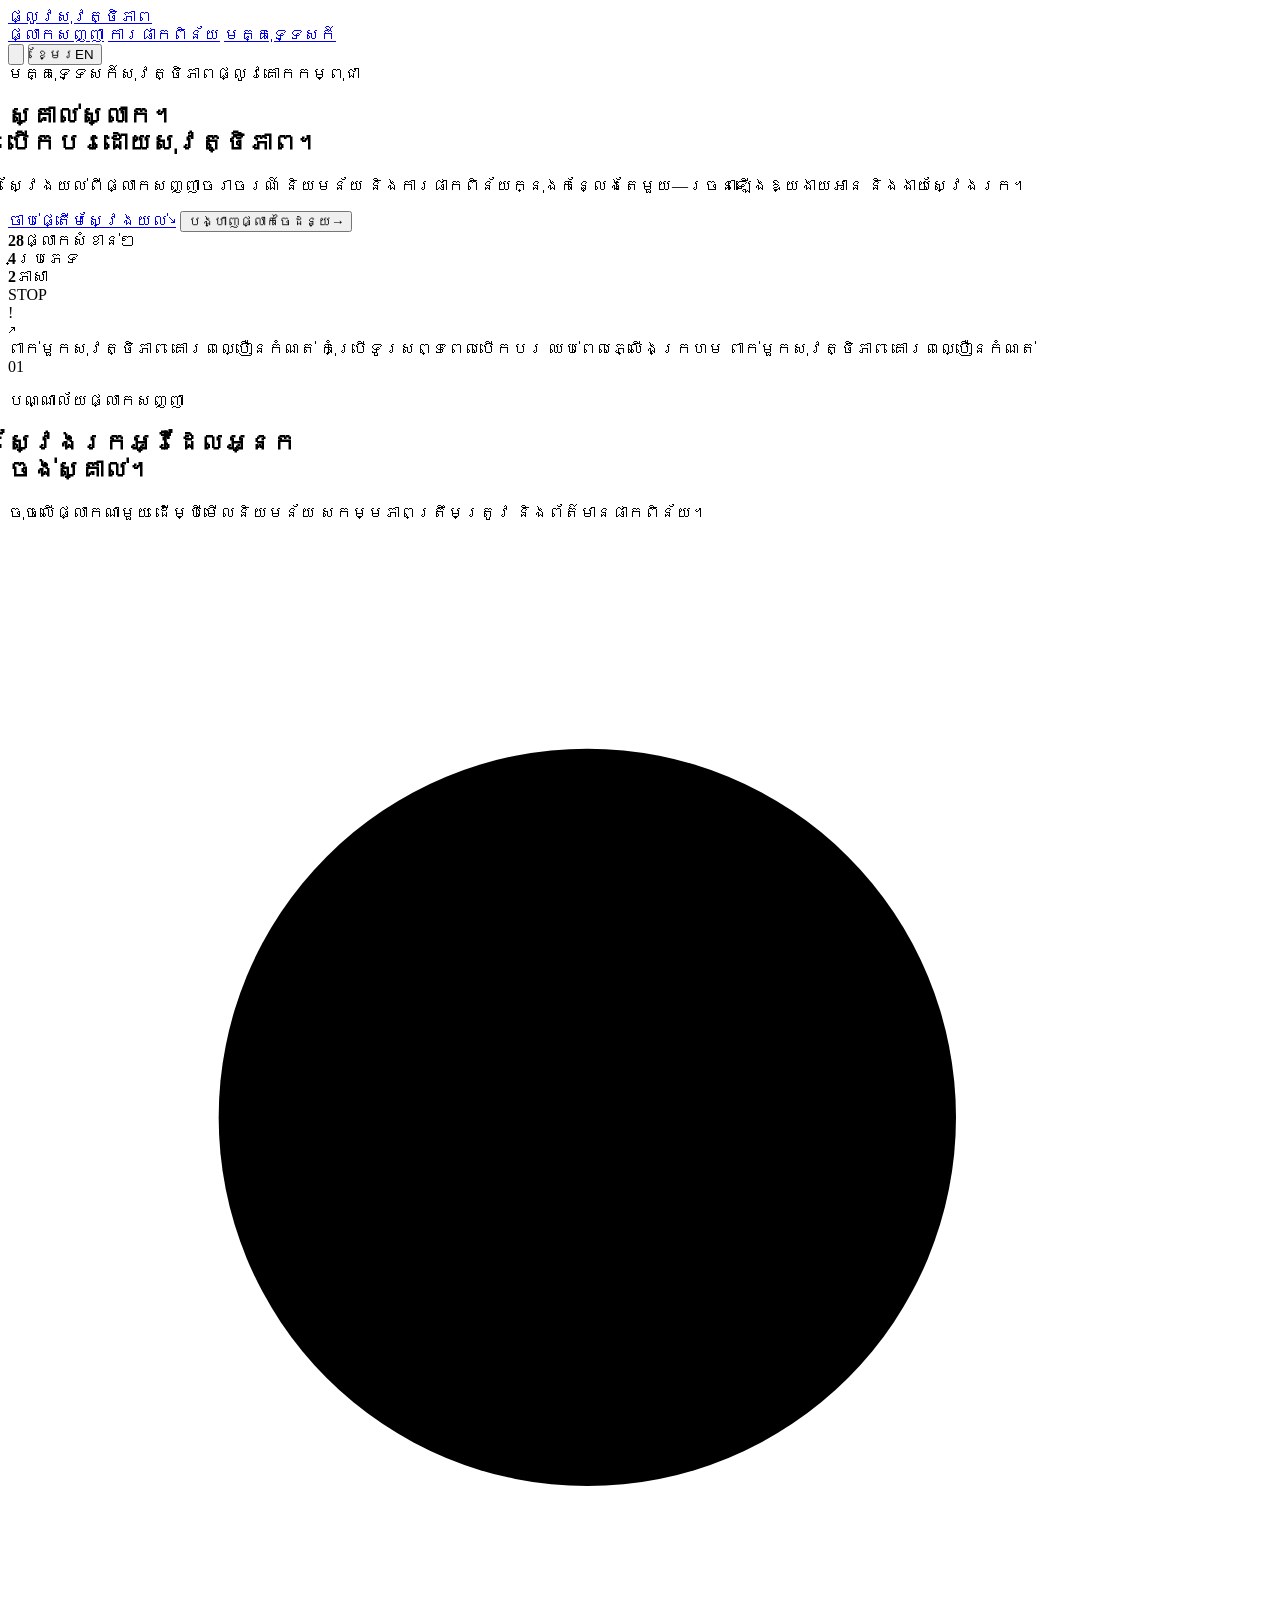
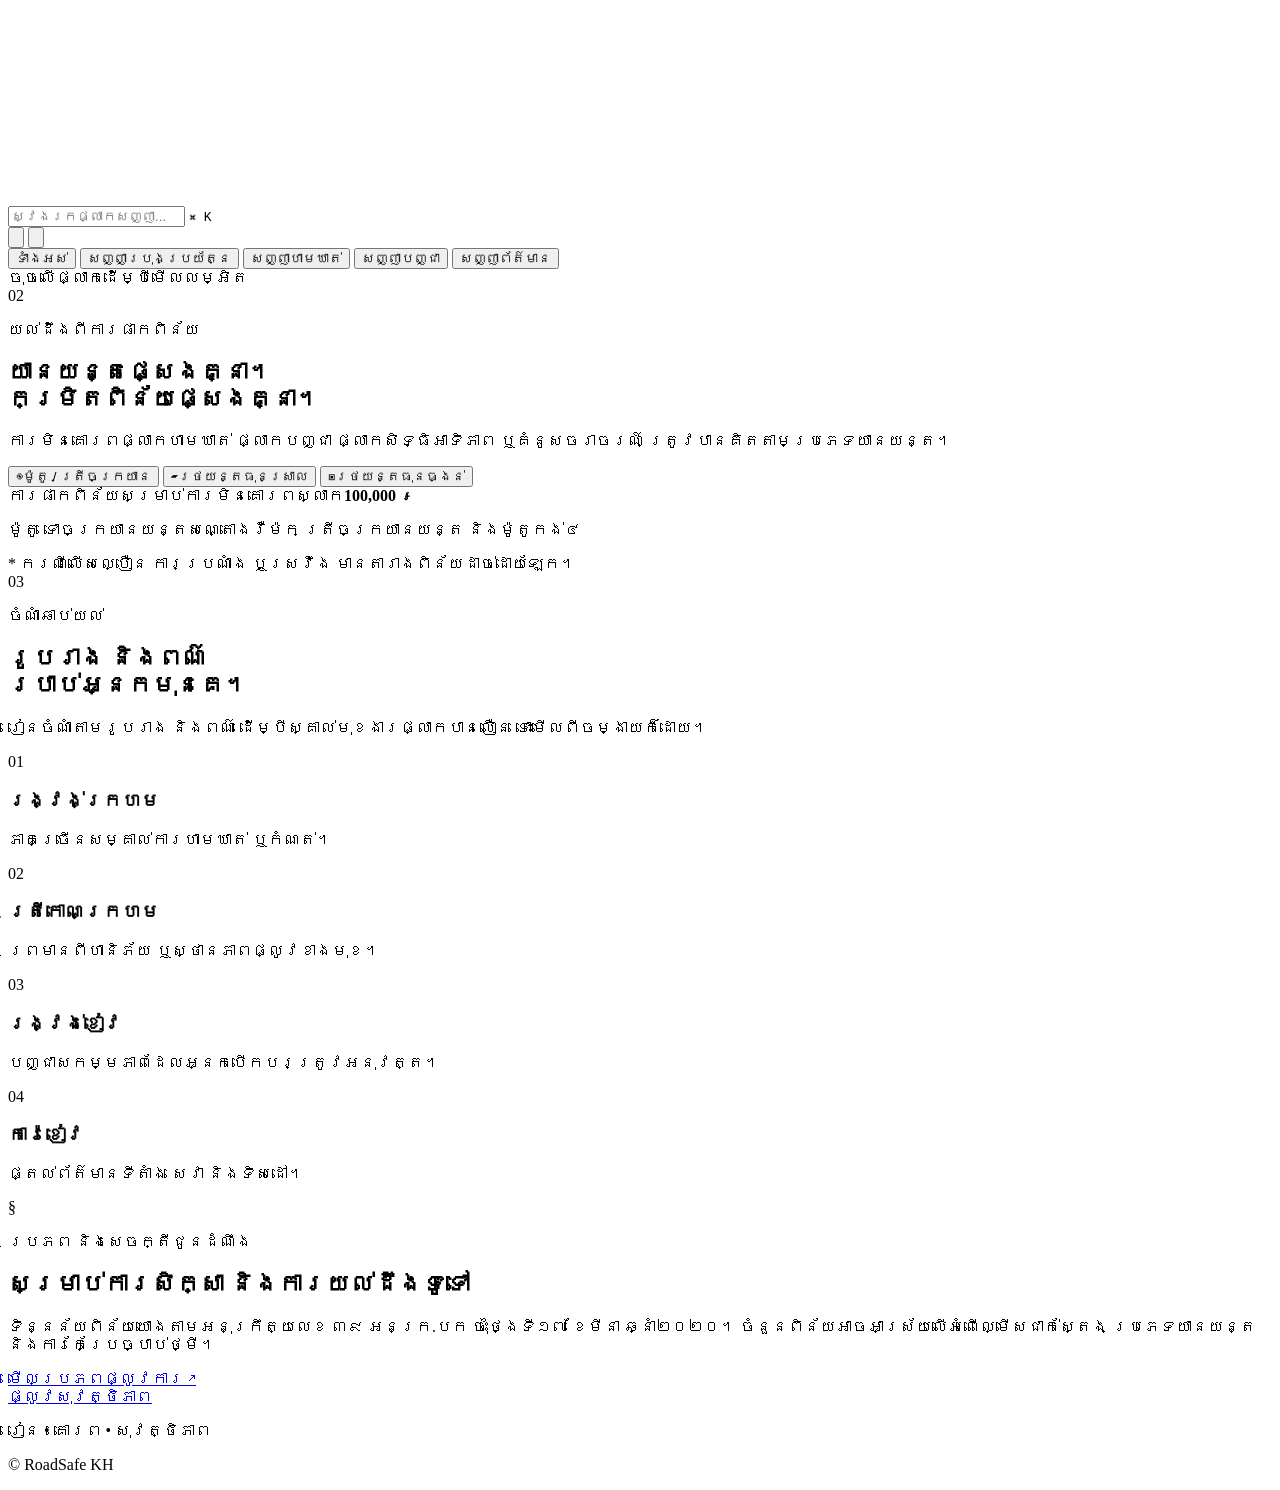
==== index.html @ c484f60d "Build bilingual Cambodia road signs website" ====
<!doctype html>
<html lang="km">
<head>
  <meta charset="UTF-8" />
  <meta name="viewport" content="width=device-width, initial-scale=1.0" />
  <meta name="description" content="ស្វែងយល់ផ្លាកសញ្ញាចរាចរណ៍កម្ពុជា និយមន័យ និងការផាកពិន័យជាភាសាខ្មែរ និងអង់គ្លេស។" />
  <meta name="theme-color" content="#f5f5f7" />
  <title>ផ្លូវសុវត្ថិភាព — Cambodia Road Signs</title>
  <link rel="preconnect" href="https://fonts.googleapis.com">
  <link rel="preconnect" href="https://fonts.gstatic.com" crossorigin>
  <link href="https://fonts.googleapis.com/css2?family=Noto+Sans+Khmer:wght@400;500;600;700&family=Inter:wght@400;500;600;700&display=swap" rel="stylesheet">
  <link rel="stylesheet" href="styles.css" />
</head>
<body>
  <header class="site-header">
    <nav class="nav shell" aria-label="Main navigation">
      <a class="brand" href="#top" aria-label="RoadSafe home">
        <span class="brand-mark" aria-hidden="true"><span></span></span>
        <span data-i18n="brand">ផ្លូវសុវត្ថិភាព</span>
      </a>
      <div class="nav-links">
        <a href="#signs" data-i18n="navSigns">ផ្លាកសញ្ញា</a>
        <a href="#fines" data-i18n="navFines">ការផាកពិន័យ</a>
        <a href="#guide" data-i18n="navGuide">មគ្គុទ្ទេសក៍</a>
      </div>
      <div class="nav-actions">
        <button class="icon-button" id="themeToggle" type="button" aria-label="Toggle theme">
          <svg viewBox="0 0 24 24" aria-hidden="true"><path d="M12 3v2m0 14v2M3 12h2m14 0h2M5.64 5.64l1.42 1.42m9.88 9.88 1.42 1.42m0-12.72-1.42 1.42M7.06 16.94l-1.42 1.42M16 12a4 4 0 1 1-8 0 4 4 0 0 1 8 0Z"/></svg>
        </button>
        <button class="lang-toggle" id="langToggle" type="button" aria-label="Change language">
          <span class="active">ខ្មែរ</span><span>EN</span>
        </button>
      </div>
    </nav>
  </header>

  <main id="top">
    <section class="hero shell">
      <div class="hero-copy reveal">
        <div class="eyebrow"><span class="live-dot"></span><span data-i18n="eyebrow">មគ្គុទ្ទេសក៍សុវត្ថិភាពផ្លូវគោកកម្ពុជា</span></div>
        <h1 data-i18n="heroTitle">ស្គាល់ស្លាក។<br><span>បើកបរដោយសុវត្ថិភាព។</span></h1>
        <p data-i18n="heroText">ស្វែងយល់ពីផ្លាកសញ្ញាចរាចរណ៍ និយមន័យ និងការផាកពិន័យក្នុងកន្លែងតែមួយ—រចនាឡើងឱ្យងាយអាន និងងាយស្វែងរក។</p>
        <div class="hero-actions">
          <a class="primary-button" href="#signs"><span data-i18n="explore">ចាប់ផ្តើមស្វែងយល់</span><span aria-hidden="true">↘</span></a>
          <button class="text-button" id="randomSign" type="button"><span data-i18n="random">បង្ហាញផ្លាកចៃដន្យ</span><span aria-hidden="true">→</span></button>
        </div>
        <div class="hero-stats" aria-label="Site statistics">
          <div><strong id="signCount">28</strong><span data-i18n="statSigns">ផ្លាកសំខាន់ៗ</span></div>
          <div><strong>4</strong><span data-i18n="statCats">ប្រភេទ</span></div>
          <div><strong>2</strong><span data-i18n="statLangs">ភាសា</span></div>
        </div>
      </div>
      <div class="hero-visual reveal" aria-hidden="true">
        <div class="orb orb-one"></div><div class="orb orb-two"></div>
        <div class="hero-sign hero-sign-stop"><span>STOP</span></div>
        <div class="hero-sign hero-sign-warning"><span>!</span></div>
        <div class="hero-sign hero-sign-info"><span>↗</span></div>
        <div class="road-line line-one"></div><div class="road-line line-two"></div>
      </div>
    </section>

    <section class="ticker" aria-label="Safety reminder">
      <div class="ticker-track">
        <span data-i18n="ticker1">ពាក់មួកសុវត្ថិភាព</span><i></i>
        <span data-i18n="ticker2">គោរពល្បឿនកំណត់</span><i></i>
        <span data-i18n="ticker3">កុំប្រើទូរសព្ទពេលបើកបរ</span><i></i>
        <span data-i18n="ticker4">ឈប់ពេលភ្លើងក្រហម</span><i></i>
        <span data-i18n="ticker1">ពាក់មួកសុវត្ថិភាព</span><i></i>
        <span data-i18n="ticker2">គោរពល្បឿនកំណត់</span><i></i>
      </div>
    </section>

    <section class="catalog shell section" id="signs">
      <div class="section-heading reveal">
        <div><span class="section-index">01</span><p class="kicker" data-i18n="catalogKicker">បណ្ណាល័យផ្លាកសញ្ញា</p></div>
        <h2 data-i18n="catalogTitle">ស្វែងរកអ្វីដែលអ្នក<br>ចង់ស្គាល់។</h2>
        <p data-i18n="catalogText">ចុចលើផ្លាកណាមួយ ដើម្បីមើលនិយមន័យ សកម្មភាពត្រឹមត្រូវ និងព័ត៌មានផាកពិន័យ។</p>
      </div>

      <div class="catalog-toolbar reveal">
        <label class="search-box" for="searchInput">
          <svg viewBox="0 0 24 24" aria-hidden="true"><circle cx="11" cy="11" r="7"></circle><path d="m20 20-4-4"></path></svg>
          <input id="searchInput" type="search" placeholder="ស្វែងរកផ្លាកសញ្ញា..." autocomplete="off" />
          <kbd>⌘ K</kbd>
        </label>
        <div class="view-toggle" role="group" aria-label="View style">
          <button class="active" data-view="grid" aria-label="Grid view"><svg viewBox="0 0 24 24"><rect x="4" y="4" width="6" height="6" rx="1"/><rect x="14" y="4" width="6" height="6" rx="1"/><rect x="4" y="14" width="6" height="6" rx="1"/><rect x="14" y="14" width="6" height="6" rx="1"/></svg></button>
          <button data-view="list" aria-label="List view"><svg viewBox="0 0 24 24"><path d="M8 6h12M8 12h12M8 18h12"/><circle cx="4" cy="6" r="1"/><circle cx="4" cy="12" r="1"/><circle cx="4" cy="18" r="1"/></svg></button>
        </div>
      </div>

      <div class="filter-row reveal" id="filterRow" role="tablist" aria-label="Sign categories">
        <button class="filter-chip active" data-filter="all" data-i18n="filterAll">ទាំងអស់</button>
        <button class="filter-chip" data-filter="warning" data-i18n="filterWarning">សញ្ញាប្រុងប្រយ័ត្ន</button>
        <button class="filter-chip" data-filter="prohibition" data-i18n="filterProhibition">សញ្ញាហាមឃាត់</button>
        <button class="filter-chip" data-filter="mandatory" data-i18n="filterMandatory">សញ្ញាបញ្ជា</button>
        <button class="filter-chip" data-filter="information" data-i18n="filterInformation">សញ្ញាព័ត៌មាន</button>
      </div>

      <div class="results-meta"><span id="resultsCount"></span><span id="activeHint" data-i18n="tapHint">ចុចលើផ្លាកដើម្បីមើលលម្អិត</span></div>
      <div class="sign-grid" id="signGrid"></div>
      <div class="empty-state" id="emptyState" hidden>
        <div>⌕</div><h3 data-i18n="noResults">រកមិនឃើញផ្លាកសញ្ញា</h3><p data-i18n="tryAgain">សូមសាកល្បងពាក្យផ្សេង ឬជ្រើសប្រភេទទាំងអស់។</p>
      </div>
    </section>

    <section class="fines-section section" id="fines">
      <div class="shell">
        <div class="section-heading light reveal">
          <div><span class="section-index">02</span><p class="kicker" data-i18n="fineKicker">យល់ដឹងពីការផាកពិន័យ</p></div>
          <h2 data-i18n="fineTitle">យានយន្តផ្សេងគ្នា។<br>កម្រិតពិន័យផ្សេងគ្នា។</h2>
          <p data-i18n="fineText">ការមិនគោរពផ្លាកហាមឃាត់ ផ្លាកបញ្ជា ផ្លាកសិទ្ធិអាទិភាព ឬគំនូសចរាចរណ៍ ត្រូវបានគិតតាមប្រភេទយានយន្ត។</p>
        </div>
        <div class="fine-selector reveal" role="tablist" aria-label="Vehicle type">
          <button class="active" data-vehicle="moto"><span class="vehicle-icon">◉</span><span data-i18n="moto">ម៉ូតូ / ត្រីចក្រយាន</span></button>
          <button data-vehicle="light"><span class="vehicle-icon">▰</span><span data-i18n="lightVehicle">រថយន្តធុនស្រាល</span></button>
          <button data-vehicle="heavy"><span class="vehicle-icon">▣</span><span data-i18n="heavyVehicle">រថយន្តធុនធ្ងន់</span></button>
        </div>
        <div class="fine-display reveal">
          <div><span class="fine-label" data-i18n="typicalFine">ការផាកពិន័យសម្រាប់ការមិនគោរពស្លាក</span><strong id="fineAmount">100,000 <small>៛</small></strong></div>
          <p id="fineVehicleText">ម៉ូតូ ទោចក្រយានយន្តសណ្តោងរ៉ឺម៉ក ត្រីចក្រយានយន្ត និងម៉ូតូកង់៤</p>
          <span class="fine-note" data-i18n="fineNote">* ករណីលើសល្បឿន ការប្រណាំង ឬស្រវឹង មានតារាងពិន័យដាច់ដោយឡែក។</span>
        </div>
      </div>
    </section>

    <section class="guide shell section" id="guide">
      <div class="section-heading reveal">
        <div><span class="section-index">03</span><p class="kicker" data-i18n="guideKicker">ចំណាំឆាប់យល់</p></div>
        <h2 data-i18n="guideTitle">រូបរាង និងពណ៌<br>ប្រាប់អ្នកមុនគេ។</h2>
        <p data-i18n="guideText">រៀនចំណាំតាមរូបរាង និងពណ៌ ដើម្បីស្គាល់មុខងារផ្លាកបានលឿន ទោះមើលពីចម្ងាយក៏ដោយ។</p>
      </div>
      <div class="shape-guide reveal">
        <article class="shape-card red"><div class="mini-sign circle"></div><span>01</span><h3 data-i18n="redTitle">រង្វង់ក្រហម</h3><p data-i18n="redText">ភាគច្រើនសម្គាល់ការហាមឃាត់ ឬកំណត់។</p></article>
        <article class="shape-card yellow"><div class="mini-sign triangle"></div><span>02</span><h3 data-i18n="yellowTitle">ត្រីកោណក្រហម</h3><p data-i18n="yellowText">ព្រមានពីហានិភ័យ ឬស្ថានភាពផ្លូវខាងមុខ។</p></article>
        <article class="shape-card blue"><div class="mini-sign blue-circle"></div><span>03</span><h3 data-i18n="blueTitle">រង្វង់ខៀវ</h3><p data-i18n="blueText">បញ្ជាសកម្មភាពដែលអ្នកបើកបរត្រូវអនុវត្ត។</p></article>
        <article class="shape-card info"><div class="mini-sign square"></div><span>04</span><h3 data-i18n="infoTitle">ការ៉េខៀវ</h3><p data-i18n="infoText">ផ្តល់ព័ត៌មានទីតាំង សេវា និងទិសដៅ។</p></article>
      </div>
    </section>

    <section class="source-banner shell reveal">
      <div class="source-icon">§</div>
      <div><p class="kicker" data-i18n="sourceKicker">ប្រភព និងសេចក្តីជូនដំណឹង</p><h2 data-i18n="sourceTitle">សម្រាប់ការសិក្សា និងការយល់ដឹងទូទៅ</h2><p data-i18n="sourceText">ទិន្នន័យពិន័យយោងតាមអនុក្រឹត្យលេខ ៣៩ អនក្រ.បក ចុះថ្ងៃទី១៧ ខែមីនា ឆ្នាំ២០២០។ ចំនួនពិន័យអាចអាស្រ័យលើអំពើល្មើសជាក់ស្តែង ប្រភេទយានយន្ត និងការកែប្រែច្បាប់ថ្មី។</p></div>
      <a href="https://www.mpwt.gov.kh/kh/documents/sub-decree/257" target="_blank" rel="noopener"><span data-i18n="officialSource">មើលប្រភពផ្លូវការ</span> ↗</a>
    </section>
  </main>

  <footer class="footer shell">
    <a class="brand" href="#top"><span class="brand-mark"><span></span></span><span data-i18n="brand">ផ្លូវសុវត្ថិភាព</span></a>
    <p data-i18n="footerText">រៀន • គោរព • សុវត្ថិភាព</p>
    <p>© <span id="year"></span> RoadSafe KH</p>
  </footer>

  <dialog class="sign-modal" id="signModal">
    <button class="modal-close" id="modalClose" aria-label="Close">×</button>
    <div id="modalContent"></div>
  </dialog>

  <script src="app.js"></script>
</body>
</html>
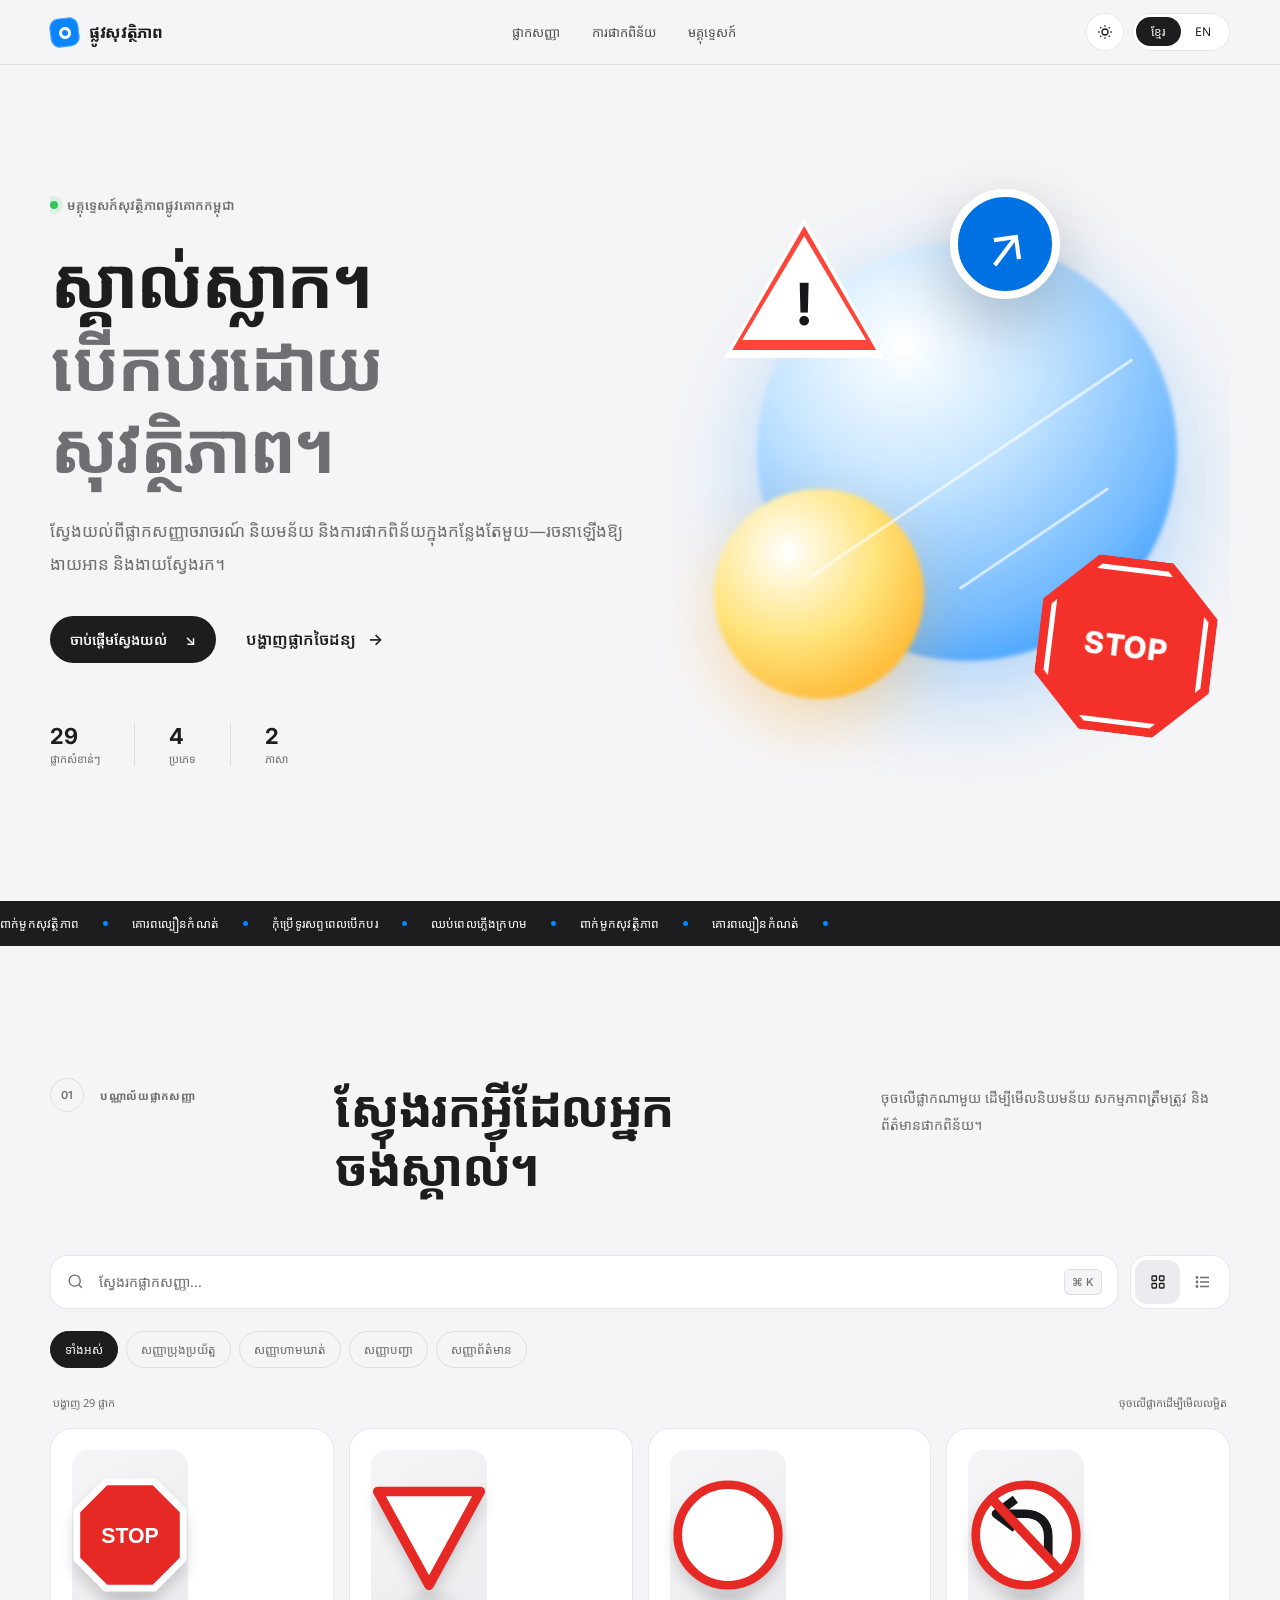
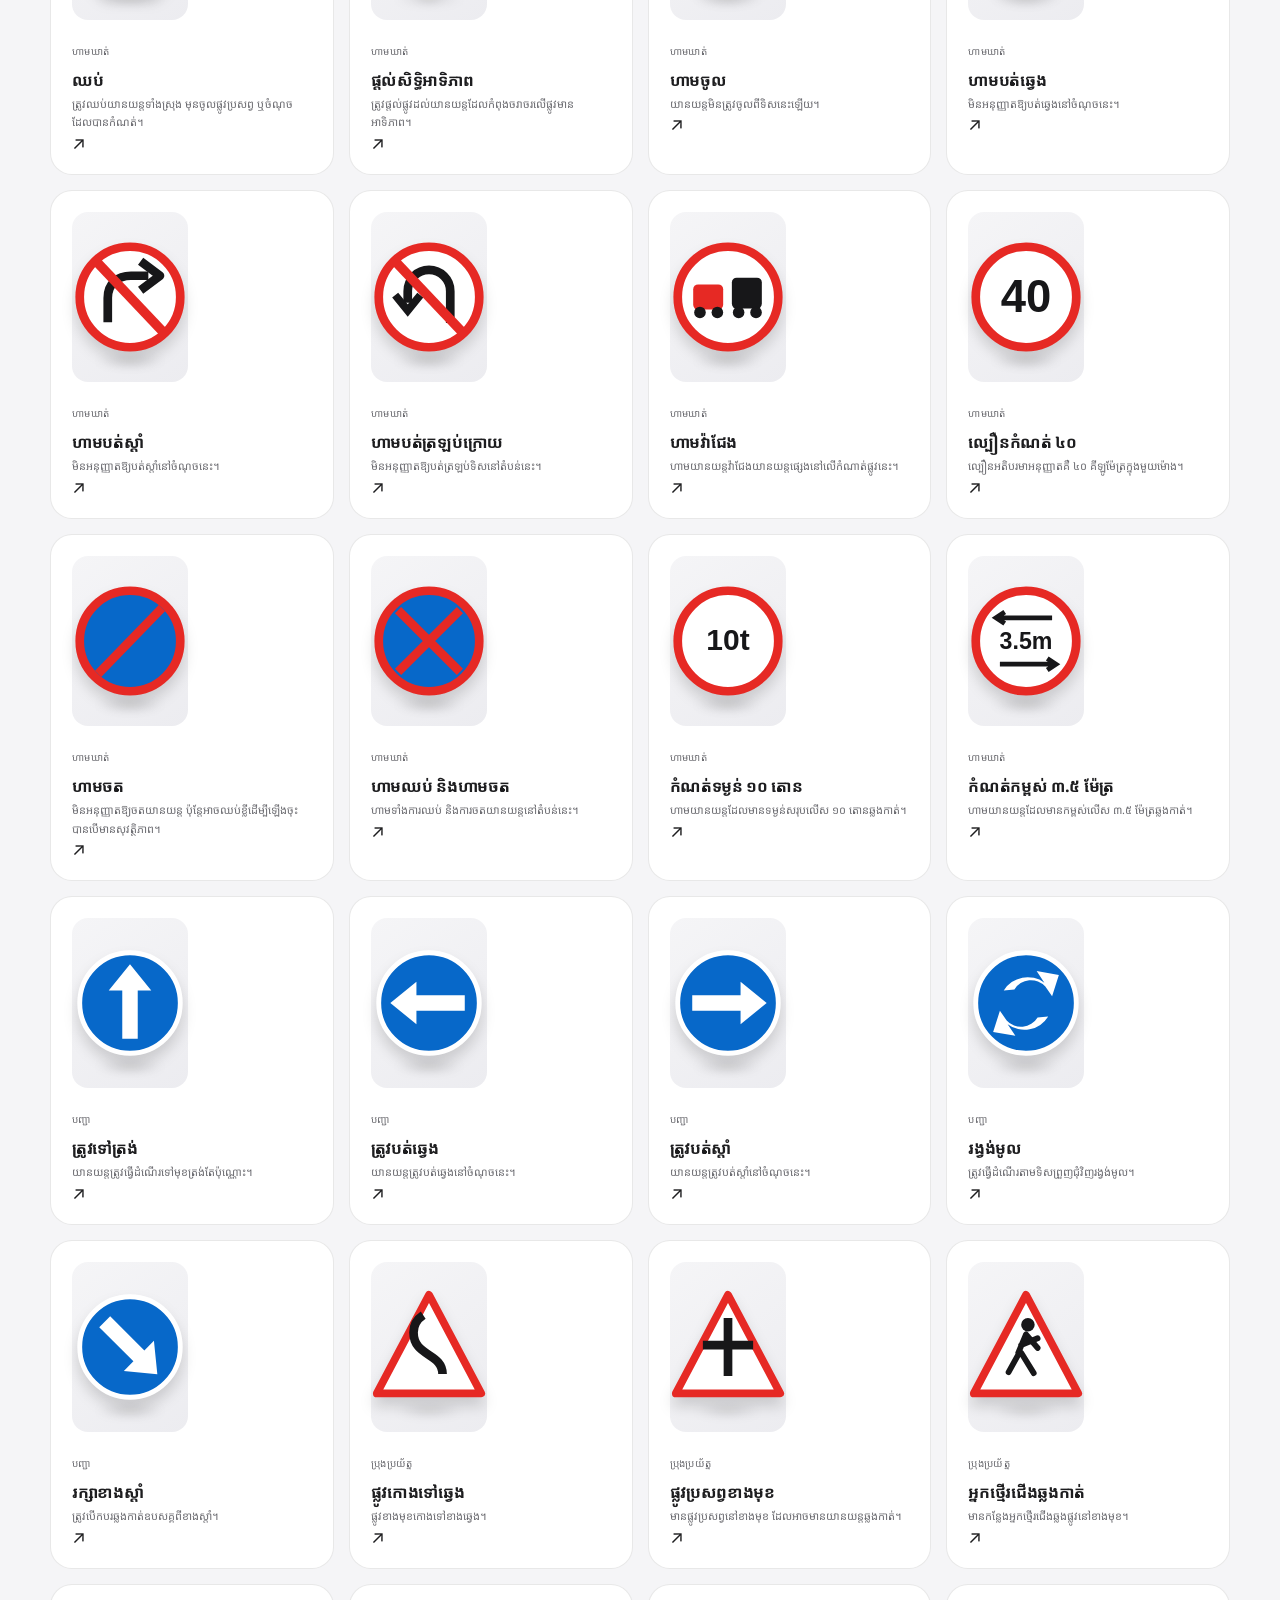
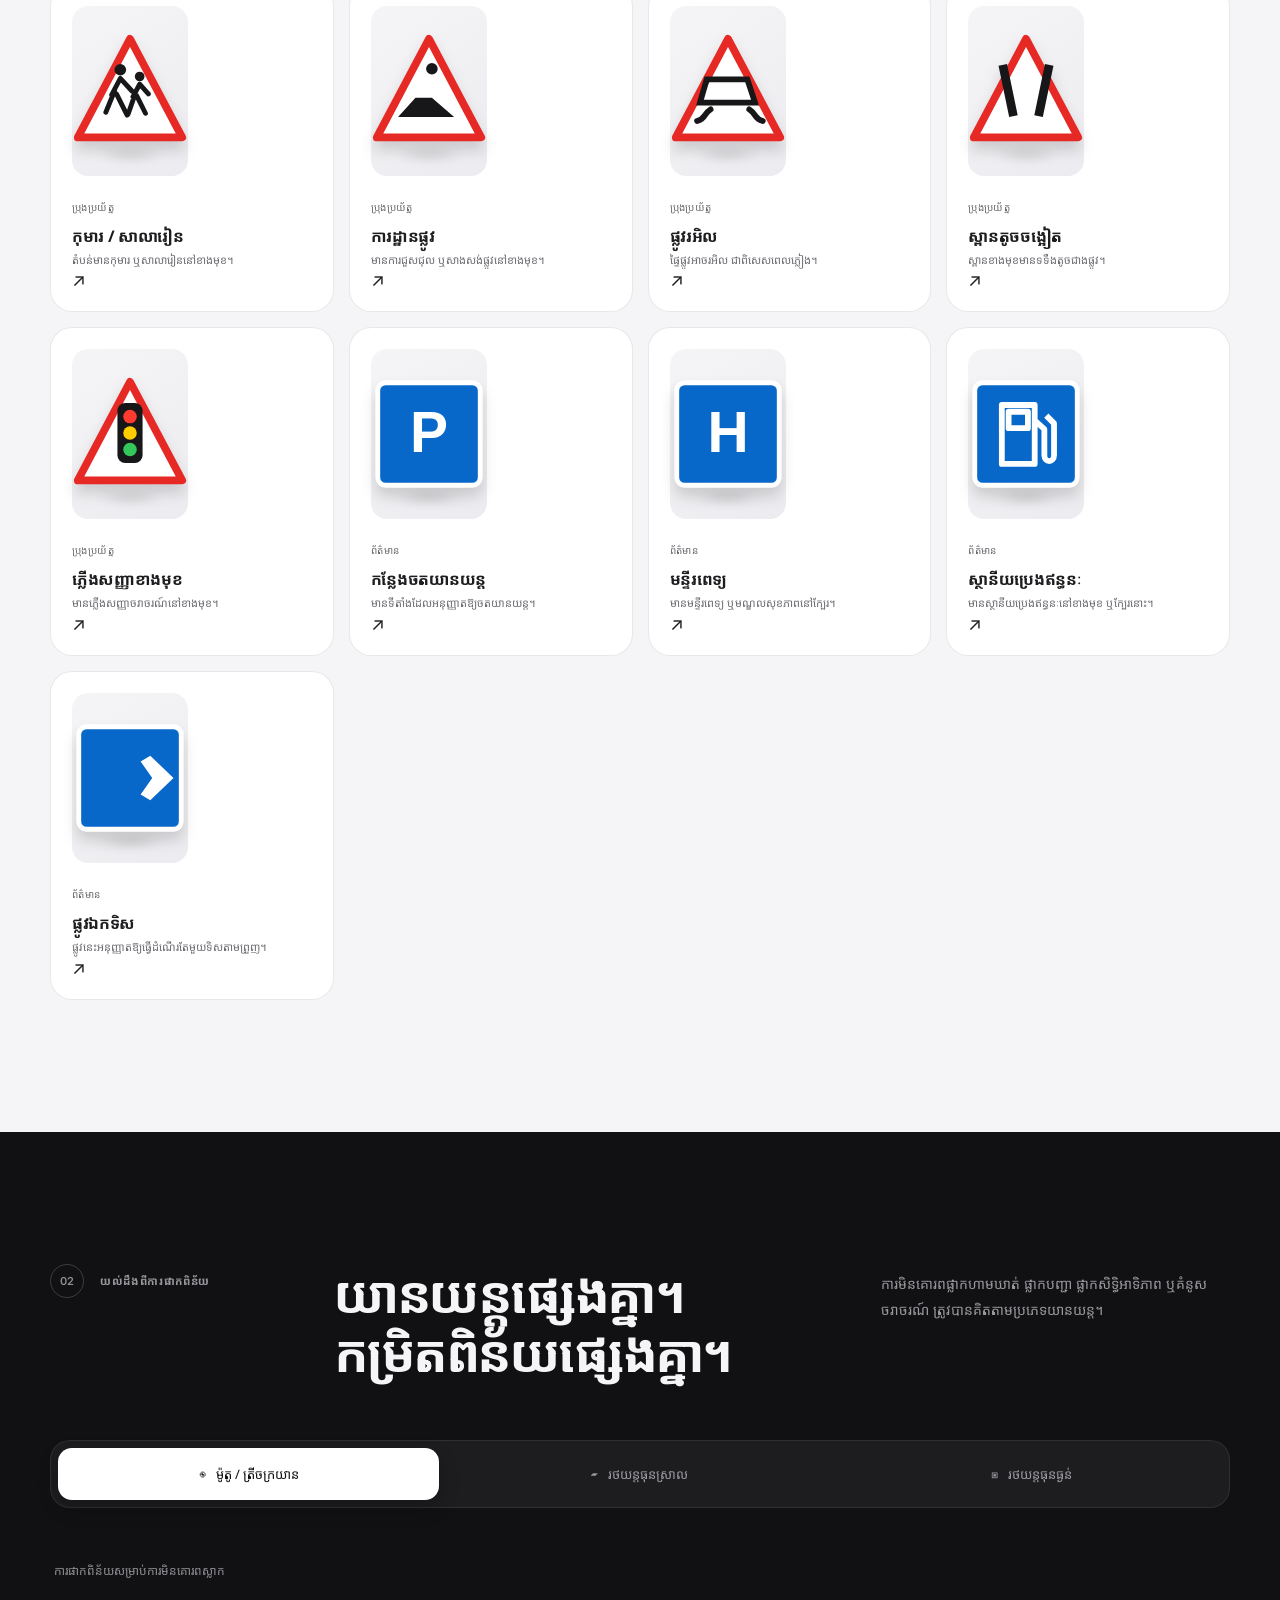
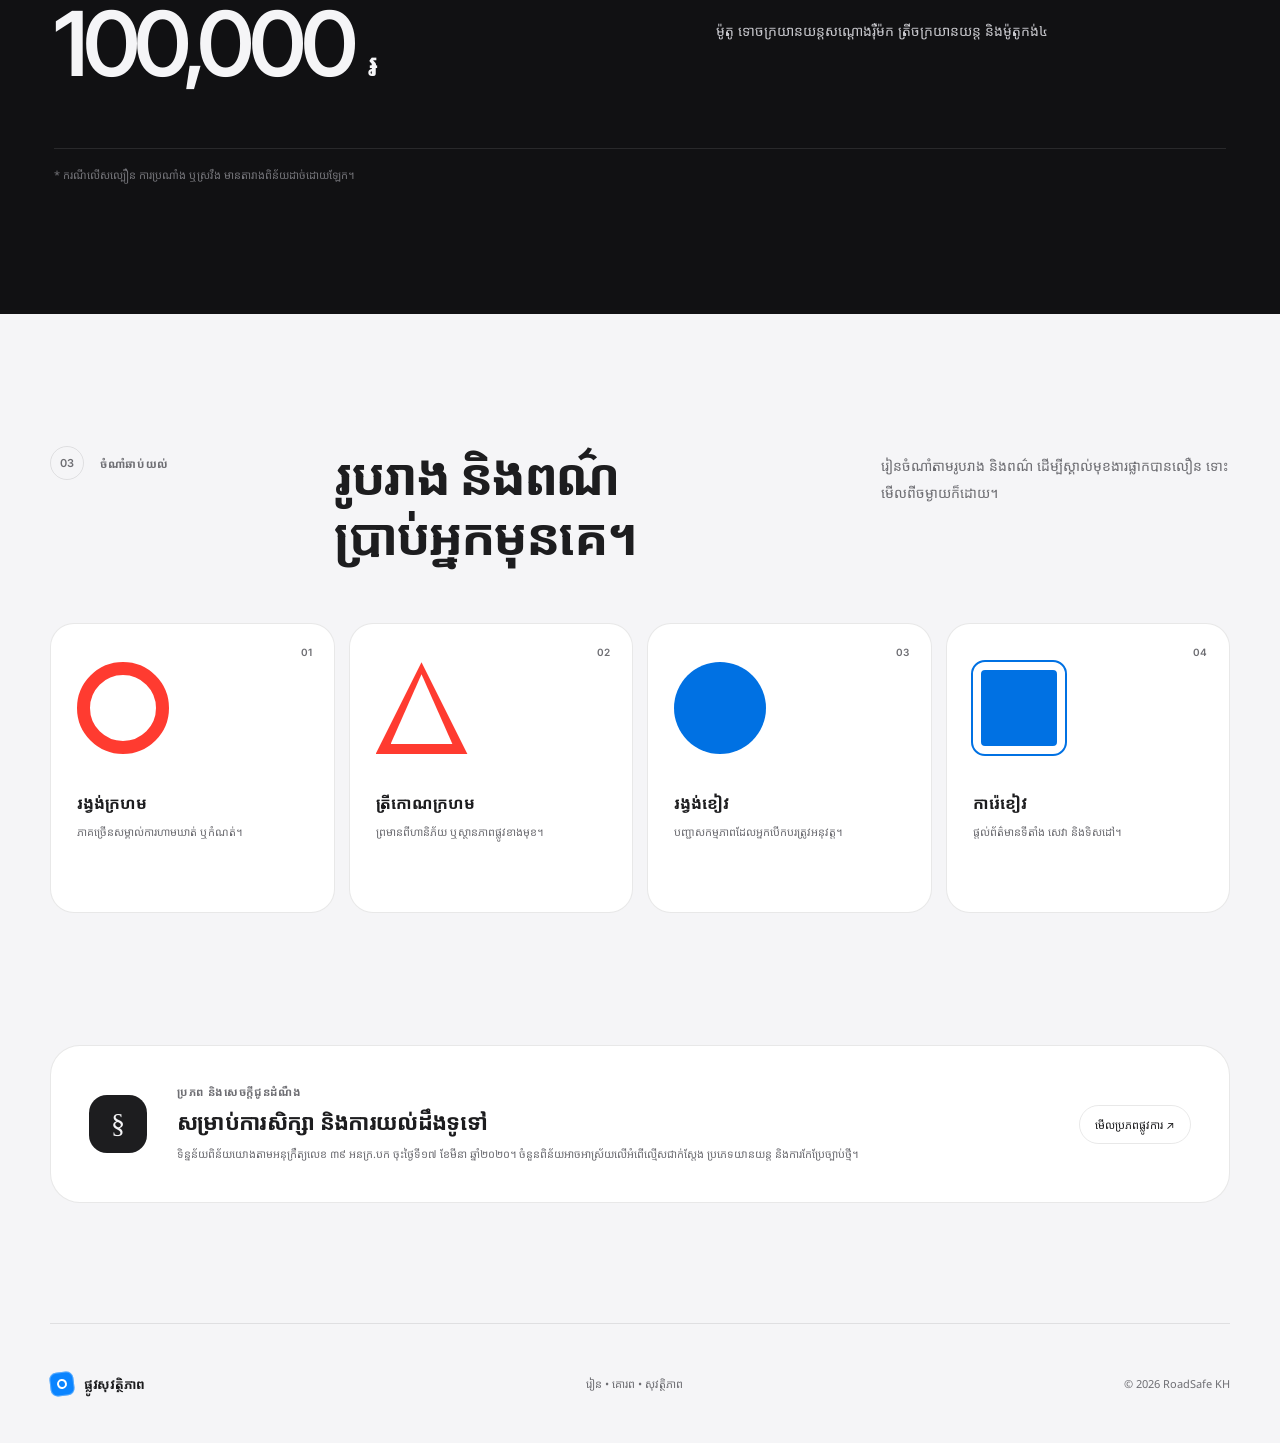
==== commit f75efaa5: "Correct road sign count" ====
--- a/index.html
+++ b/index.html
@@ -45,7 +45,7 @@
           <button class="text-button" id="randomSign" type="button"><span data-i18n="random">បង្ហាញផ្លាកចៃដន្យ</span><span aria-hidden="true">→</span></button>
         </div>
         <div class="hero-stats" aria-label="Site statistics">
-          <div><strong id="signCount">28</strong><span data-i18n="statSigns">ផ្លាកសំខាន់ៗ</span></div>
+          <div><strong id="signCount">29</strong><span data-i18n="statSigns">ផ្លាកសំខាន់ៗ</span></div>
           <div><strong>4</strong><span data-i18n="statCats">ប្រភេទ</span></div>
           <div><strong>2</strong><span data-i18n="statLangs">ភាសា</span></div>
         </div>
--- a/styles.css
+++ b/styles.css
@@ -0,0 +1,13 @@
+:root{--bg:#f5f5f7;--surface:#fff;--surface-2:#ececf0;--text:#1d1d1f;--muted:#6e6e73;--line:rgba(0,0,0,.09);--blue:#0071e3;--blue-2:#2997ff;--red:#ff3b30;--shadow:0 22px 60px rgba(0,0,0,.08);--radius:28px;--shell:min(1180px,calc(100% - 40px))}
+*{box-sizing:border-box}html{scroll-behavior:smooth}body{margin:0;background:var(--bg);color:var(--text);font-family:"Noto Sans Khmer","Inter",-apple-system,BlinkMacSystemFont,"Segoe UI",sans-serif;-webkit-font-smoothing:antialiased}body.dark{--bg:#0d0d0f;--surface:#18181b;--surface-2:#242427;--text:#f5f5f7;--muted:#a1a1a6;--line:rgba(255,255,255,.11);--shadow:0 26px 70px rgba(0,0,0,.35)}button,input{font:inherit}button,a{-webkit-tap-highlight-color:transparent}.shell{width:var(--shell);margin-inline:auto}.site-header{position:sticky;top:0;z-index:30;background:color-mix(in srgb,var(--bg) 76%,transparent);backdrop-filter:saturate(180%) blur(22px);border-bottom:1px solid var(--line)}.nav{height:64px;display:flex;align-items:center;justify-content:space-between}.brand{display:inline-flex;align-items:center;gap:10px;color:var(--text);text-decoration:none;font-weight:700;letter-spacing:-.02em}.brand-mark{width:29px;height:29px;border-radius:9px;background:#0a84ff;display:grid;place-items:center;transform:rotate(-7deg);box-shadow:inset 0 0 0 1px rgba(255,255,255,.3)}.brand-mark span{width:12px;height:12px;border:3px solid #fff;border-radius:50%;display:block}.nav-links{display:flex;gap:32px}.nav-links a{font-size:13px;color:var(--text);text-decoration:none;opacity:.76;transition:.2s}.nav-links a:hover{opacity:1}.nav-actions{display:flex;align-items:center;gap:8px}.icon-button,.lang-toggle{border:1px solid var(--line);background:var(--surface);color:var(--text);height:38px;cursor:pointer}.icon-button{width:38px;border-radius:50%;display:grid;place-items:center}.icon-button svg{width:18px;fill:none;stroke:currentColor;stroke-width:1.7}.lang-toggle{border-radius:22px;padding:3px;display:flex}.lang-toggle span{min-width:45px;padding:6px 10px;border-radius:18px;font-size:12px;display:grid;place-items:center}.lang-toggle span.active{background:var(--text);color:var(--bg)}
+.hero{min-height:calc(100vh - 64px);display:grid;grid-template-columns:1.04fr .96fr;align-items:center;gap:6%;padding-block:72px 80px;overflow:hidden}.eyebrow{display:inline-flex;align-items:center;gap:9px;color:var(--muted);font-size:13px;font-weight:600;margin-bottom:26px}.live-dot{width:8px;height:8px;background:#31c759;border-radius:50%;box-shadow:0 0 0 5px rgba(49,199,89,.12)}.hero h1{font-family:"Inter","Noto Sans Khmer",sans-serif;font-size:clamp(48px,6.2vw,84px);line-height:.99;letter-spacing:-.065em;margin:0 0 28px}.hero h1 span{color:var(--muted)}html[lang="km"] .hero h1{font-family:"Noto Sans Khmer",sans-serif;letter-spacing:-.045em;line-height:1.17;font-size:clamp(44px,5.5vw,74px)}.hero-copy>p{color:var(--muted);font-size:17px;line-height:1.9;max-width:620px;margin:0}.hero-actions{display:flex;align-items:center;gap:24px;margin-top:36px}.primary-button{display:inline-flex;align-items:center;gap:18px;background:var(--text);color:var(--bg);padding:14px 20px;border-radius:980px;text-decoration:none;font-size:14px;font-weight:600;transition:.25s}.primary-button:hover{transform:translateY(-2px);box-shadow:0 10px 25px rgba(0,0,0,.14)}.text-button{border:0;background:transparent;color:var(--text);font-weight:600;cursor:pointer;display:flex;gap:12px}.hero-stats{display:flex;gap:34px;margin-top:60px}.hero-stats div{display:grid;gap:2px;padding-right:34px;border-right:1px solid var(--line)}.hero-stats div:last-child{border:0}.hero-stats strong{font-family:"Inter";font-size:22px}.hero-stats span{font-size:11px;color:var(--muted)}
+.hero-visual{height:580px;position:relative}.orb{position:absolute;border-radius:50%;filter:blur(2px)}.orb-one{width:420px;height:420px;right:10%;top:9%;background:radial-gradient(circle at 35% 25%,#fff 0,#cce8ff 30%,#73baff 68%,#0a84ff 100%);box-shadow:0 35px 100px rgba(10,132,255,.3)}.orb-two{width:210px;height:210px;left:3%;bottom:12%;background:radial-gradient(circle at 35% 30%,#fff,#ffe37a 45%,#ff9f0a);box-shadow:0 25px 60px rgba(255,159,10,.28)}.hero-sign{position:absolute;display:grid;place-items:center;filter:drop-shadow(0 24px 32px rgba(0,0,0,.22));animation:float 6s ease-in-out infinite}.hero-sign-stop{width:176px;aspect-ratio:1;right:3%;bottom:6%;background:#f33029;color:#fff;clip-path:polygon(29% 0,71% 0,100% 29%,100% 71%,71% 100%,29% 100%,0 71%,0 29%);transform:rotate(7deg)}.hero-sign-stop:before{content:"";position:absolute;inset:9px;border:5px solid #fff;clip-path:inherit}.hero-sign-stop span{font-family:"Inter";font-size:30px;font-weight:800;letter-spacing:.05em}.hero-sign-warning{width:160px;height:140px;left:5%;top:5%;background:#fff;clip-path:polygon(50% 0,100% 100%,0 100%);animation-delay:-2s}.hero-sign-warning:before{content:"";position:absolute;inset:8px;background:#ff453a;clip-path:inherit}.hero-sign-warning:after{content:"";position:absolute;inset:18px;background:#fff;clip-path:inherit}.hero-sign-warning span{z-index:1;color:#171719;font-family:"Inter";font-size:58px;font-weight:700;padding-top:32px}.hero-sign-info{width:110px;height:110px;border:8px solid #fff;border-radius:50%;background:#0071e3;color:#fff;right:32%;top:0;animation-delay:-4s}.hero-sign-info span{font-size:54px;font-family:"Inter";transform:rotate(-8deg)}.road-line{position:absolute;background:rgba(255,255,255,.62);height:3px;border-radius:10px;transform:rotate(-34deg);z-index:2}.line-one{width:390px;right:12%;top:48%}.line-two{width:180px;right:20%;top:60%}@keyframes float{0%,100%{translate:0 0}50%{translate:0 -14px}}
+.ticker{overflow:hidden;background:#1d1d1f;color:#fff;padding:14px 0}.ticker-track{display:flex;align-items:center;gap:24px;width:max-content;animation:ticker 32s linear infinite}.ticker span{font-size:12px;letter-spacing:.02em;white-space:nowrap}.ticker i{width:5px;height:5px;background:#0a84ff;border-radius:50%}@keyframes ticker{to{transform:translateX(-50%)}}
+.section{padding-block:132px}.section-heading{display:grid;grid-template-columns:.7fr 1.45fr 1fr;align-items:start;gap:40px;margin-bottom:58px}.section-heading>div{display:flex;align-items:center;gap:16px}.section-index{font:600 11px "Inter";color:var(--muted);border:1px solid var(--line);border-radius:50%;width:34px;height:34px;display:grid;place-items:center}.kicker{font-size:11px;font-weight:700;text-transform:uppercase;letter-spacing:.06em;color:var(--muted);margin:0}.section-heading h2{font-size:clamp(36px,4vw,56px);letter-spacing:-.05em;line-height:1.16;margin:0}.section-heading>p{font-size:14px;line-height:1.9;color:var(--muted);margin:7px 0 0}
+.catalog-toolbar{display:flex;gap:12px;margin-bottom:18px}.search-box{height:54px;border:1px solid var(--line);background:var(--surface);border-radius:17px;display:flex;align-items:center;gap:12px;padding:0 15px;flex:1;box-shadow:0 3px 10px rgba(0,0,0,.02)}.search-box svg{width:19px;fill:none;stroke:var(--muted);stroke-width:1.7}.search-box input{border:0;background:transparent;outline:0;flex:1;color:var(--text);font-size:14px}.search-box input::placeholder{color:var(--muted)}kbd{font:500 11px "Inter";padding:5px 7px;border:1px solid var(--line);border-radius:6px;color:var(--muted);background:var(--bg)}.view-toggle{display:flex;background:var(--surface);border:1px solid var(--line);border-radius:17px;padding:4px}.view-toggle button{width:45px;border:0;background:transparent;color:var(--muted);border-radius:12px;cursor:pointer;display:grid;place-items:center}.view-toggle button.active{background:var(--surface-2);color:var(--text)}.view-toggle svg{width:18px;fill:none;stroke:currentColor;stroke-width:1.7}.view-toggle rect{fill:none}.filter-row{display:flex;gap:8px;overflow-x:auto;padding:4px 0 24px;scrollbar-width:none}.filter-row::-webkit-scrollbar{display:none}.filter-chip{white-space:nowrap;border:1px solid var(--line);background:transparent;color:var(--muted);padding:9px 14px;border-radius:980px;font-size:12px;cursor:pointer;transition:.2s}.filter-chip.active,.filter-chip:hover{background:var(--text);color:var(--bg);border-color:var(--text)}.results-meta{display:flex;justify-content:space-between;color:var(--muted);font-size:11px;margin:3px 3px 18px}.sign-grid{display:grid;grid-template-columns:repeat(4,1fr);gap:15px}.sign-card{background:var(--surface);border:1px solid var(--line);border-radius:22px;min-height:315px;padding:21px;display:flex;flex-direction:column;cursor:pointer;text-align:left;color:var(--text);position:relative;overflow:hidden;transition:transform .28s,box-shadow .28s,border-color .28s}.sign-card:hover{transform:translateY(-5px);box-shadow:var(--shadow);border-color:transparent}.sign-card:focus-visible{outline:3px solid var(--blue);outline-offset:2px}.sign-art{height:170px;display:grid;place-items:center;border-radius:16px;background:linear-gradient(145deg,var(--bg),var(--surface-2));position:relative}.sign-art:after{content:"";position:absolute;width:60%;height:13px;background:radial-gradient(ellipse,rgba(0,0,0,.15),transparent 70%);bottom:15px;filter:blur(5px)}.sign-art svg{width:116px;height:116px;overflow:visible;filter:drop-shadow(0 9px 7px rgba(0,0,0,.15));z-index:1}.card-topline{display:flex;justify-content:space-between;align-items:center;margin-top:18px}.category-pill{font-size:10px;color:var(--muted);text-transform:uppercase;letter-spacing:.04em}.card-arrow{font-family:"Inter";font-size:18px;transition:.2s}.sign-card:hover .card-arrow{transform:translate(2px,-2px)}.sign-card h3{font-size:16px;letter-spacing:-.02em;margin:9px 0 4px}.sign-card p{font-size:11px;line-height:1.7;color:var(--muted);margin:0;display:-webkit-box;-webkit-line-clamp:2;-webkit-box-orient:vertical;overflow:hidden}.sign-grid.list{grid-template-columns:1fr}.sign-grid.list .sign-card{min-height:142px;display:grid;grid-template-columns:120px 1fr 24px;align-items:center;gap:22px}.sign-grid.list .sign-art{height:100px}.sign-grid.list .sign-art svg{width:76px;height:76px}.sign-grid.list .card-topline{margin:0;display:block}.sign-grid.list .card-arrow{grid-column:3;grid-row:1}.empty-state{text-align:center;padding:70px 20px;color:var(--muted)}.empty-state div{font:300 60px "Inter"}.empty-state h3{color:var(--text);margin:10px 0}.empty-state p{font-size:13px}
+.fines-section{background:#111113;color:#f5f5f7}.fines-section .section-heading.light .section-index{border-color:rgba(255,255,255,.18);color:#8e8e93}.fines-section .section-heading.light .kicker,.fines-section .section-heading.light>p{color:#98989d}.fine-selector{display:grid;grid-template-columns:repeat(3,1fr);gap:10px;background:#1d1d20;padding:7px;border:1px solid rgba(255,255,255,.08);border-radius:20px}.fine-selector button{border:0;background:transparent;color:#9a9aa0;padding:17px;border-radius:14px;cursor:pointer;display:flex;justify-content:center;align-items:center;gap:10px;font-size:13px}.fine-selector button.active{background:#fff;color:#111113;box-shadow:0 8px 20px rgba(0,0,0,.24)}.vehicle-icon{font-family:"Inter"}.fine-display{display:grid;grid-template-columns:1.2fr 1fr;gap:50px;align-items:center;padding:54px 4px 0}.fine-label{display:block;font-size:12px;color:#8e8e93;margin-bottom:10px}.fine-display strong{font:600 clamp(48px,7vw,92px) "Inter";letter-spacing:-.06em}.fine-display strong small{font:600 .35em "Noto Sans Khmer";letter-spacing:0}.fine-display>p{color:#c7c7cc;font-size:14px;line-height:1.8;margin:0}.fine-note{grid-column:1/-1;color:#737378;font-size:11px;border-top:1px solid rgba(255,255,255,.1);padding-top:18px}
+.shape-guide{display:grid;grid-template-columns:repeat(4,1fr);gap:14px}.shape-card{background:var(--surface);border:1px solid var(--line);border-radius:24px;padding:26px;min-height:290px;position:relative}.shape-card>span{position:absolute;right:22px;top:22px;font:600 10px "Inter";color:var(--muted)}.mini-sign{height:92px;width:92px;margin:12px 0 38px}.mini-sign.circle{border:13px solid #ff3b30;border-radius:50%;background:#fff}.mini-sign.triangle{background:#ff3b30;clip-path:polygon(50% 0,100% 100%,0 100%);position:relative}.mini-sign.triangle:after{content:"";position:absolute;inset:12px 15px 10px;background:#fff;clip-path:inherit}.mini-sign.blue-circle{border-radius:50%;background:#0071e3}.mini-sign.square{border-radius:12px;background:#0071e3;border:8px solid #fff;outline:2px solid #0071e3}.shape-card h3{font-size:16px;margin:0 0 8px}.shape-card p{font-size:11px;line-height:1.75;color:var(--muted);margin:0}.source-banner{background:var(--surface);border:1px solid var(--line);border-radius:30px;padding:38px;display:grid;grid-template-columns:62px 1fr auto;gap:26px;align-items:center;margin-bottom:120px}.source-icon{width:58px;height:58px;border-radius:18px;background:var(--text);color:var(--bg);display:grid;place-items:center;font:500 28px Georgia}.source-banner h2{font-size:22px;margin:7px 0 8px;letter-spacing:-.03em}.source-banner>div p:last-child{font-size:11px;line-height:1.8;color:var(--muted);margin:0;max-width:700px}.source-banner>a{color:var(--text);text-decoration:none;border:1px solid var(--line);padding:11px 15px;border-radius:980px;font-size:11px;white-space:nowrap}.footer{border-top:1px solid var(--line);min-height:120px;display:flex;align-items:center;justify-content:space-between;color:var(--muted);font-size:11px}.footer .brand{font-size:13px}.footer .brand-mark{width:24px;height:24px;border-radius:7px}.footer .brand-mark span{width:10px;height:10px;border-width:2px}
+.sign-modal{width:min(760px,calc(100% - 28px));max-height:calc(100vh - 28px);padding:0;border:0;border-radius:30px;background:var(--surface);color:var(--text);box-shadow:0 35px 120px rgba(0,0,0,.35);overflow:auto}.sign-modal::backdrop{background:rgba(0,0,0,.46);backdrop-filter:blur(9px)}.modal-close{position:sticky;float:right;top:16px;right:16px;z-index:4;width:38px;height:38px;border:0;border-radius:50%;background:color-mix(in srgb,var(--surface-2) 90%,transparent);color:var(--text);cursor:pointer;font-size:25px;line-height:1}.modal-inner{padding:40px}.modal-hero{display:grid;grid-template-columns:220px 1fr;gap:34px;align-items:center;margin-bottom:34px}.modal-art{height:220px;background:var(--bg);border-radius:22px;display:grid;place-items:center}.modal-art svg{width:155px;height:155px;filter:drop-shadow(0 12px 9px rgba(0,0,0,.18))}.modal-category{font-size:10px;text-transform:uppercase;letter-spacing:.07em;color:var(--blue);font-weight:700}.modal-hero h2{font-size:30px;line-height:1.35;margin:10px 0 12px;letter-spacing:-.04em}.modal-hero p{font-size:13px;color:var(--muted);line-height:1.8;margin:0}.modal-grid{display:grid;grid-template-columns:1fr 1fr;gap:12px}.modal-panel{padding:20px;border-radius:18px;background:var(--bg)}.modal-panel h3{font-size:12px;margin:0 0 9px}.modal-panel p{font-size:11px;line-height:1.8;color:var(--muted);margin:0}.modal-fines{margin-top:12px;padding:22px;border:1px solid var(--line);border-radius:18px}.modal-fines-head{display:flex;justify-content:space-between;align-items:center;margin-bottom:17px}.modal-fines-head h3{margin:0;font-size:13px}.law-tag{font:600 9px "Inter";color:var(--muted);padding:5px 8px;border:1px solid var(--line);border-radius:20px}.fine-row{display:grid;grid-template-columns:1.2fr repeat(3,1fr);gap:10px;align-items:center}.fine-row span{font-size:10px;color:var(--muted)}.fine-row strong{font:600 14px "Inter";text-align:center}.fine-row strong small{font-family:"Noto Sans Khmer"}.modal-warning{font-size:10px;line-height:1.7;color:var(--muted);margin:15px 0 0}.reveal{opacity:0;transform:translateY(16px);transition:opacity .65s ease,transform .65s ease}.reveal.visible{opacity:1;transform:none}
+@media(max-width:960px){.hero{grid-template-columns:1fr;min-height:auto}.hero-visual{height:420px}.orb-one{width:340px;height:340px}.section-heading{grid-template-columns:1fr 1.4fr}.section-heading>p{grid-column:2}.sign-grid{grid-template-columns:repeat(3,1fr)}.shape-guide{grid-template-columns:1fr 1fr}.source-banner{grid-template-columns:58px 1fr}.source-banner>a{grid-column:2;justify-self:start}.nav-links{display:none}}
+@media(max-width:680px){:root{--shell:min(100% - 28px,1180px);--radius:22px}.nav{height:58px}.brand{font-size:12px}.icon-button{display:none}.lang-toggle span{min-width:38px;padding-inline:7px}.hero{padding-block:60px 50px}.hero h1{font-size:44px}.hero-copy>p{font-size:14px}.hero-actions{align-items:flex-start;flex-direction:column;gap:16px}.hero-stats{margin-top:42px;gap:15px}.hero-stats div{padding-right:15px}.hero-visual{height:330px;margin-top:15px}.orb-one{width:270px;height:270px;right:4%}.orb-two{width:140px;height:140px}.hero-sign-stop{width:125px}.hero-sign-stop span{font-size:22px}.hero-sign-warning{width:116px;height:102px}.hero-sign-warning span{font-size:40px;padding-top:22px}.hero-sign-info{width:80px;height:80px;border-width:6px}.hero-sign-info span{font-size:38px}.section{padding-block:88px}.section-heading{display:block;margin-bottom:38px}.section-heading>div{margin-bottom:24px}.section-heading h2{font-size:38px}.section-heading>p{margin-top:18px}.search-box kbd,.view-toggle{display:none}.filter-row{margin-right:-14px}.sign-grid{grid-template-columns:1fr 1fr;gap:10px}.sign-card{min-height:274px;padding:13px;border-radius:18px}.sign-art{height:145px}.sign-art svg{width:95px;height:95px}.sign-card h3{font-size:13px}.sign-card p{display:none}.sign-grid.list .sign-card{grid-template-columns:90px 1fr 18px}.sign-grid.list .sign-art{height:82px}.fine-selector{grid-template-columns:1fr}.fine-selector button{justify-content:flex-start}.fine-display{grid-template-columns:1fr;gap:18px}.fine-display strong{font-size:58px}.fine-note{grid-column:1}.shape-guide{grid-template-columns:1fr}.shape-card{min-height:230px}.mini-sign{margin-bottom:25px}.source-banner{margin-bottom:80px;padding:24px;display:block}.source-icon{margin-bottom:24px}.source-banner>a{display:inline-block;margin-top:20px}.footer{padding-block:30px;gap:18px;flex-direction:column;justify-content:center}.modal-inner{padding:24px}.modal-hero{grid-template-columns:1fr}.modal-art{height:190px}.modal-grid{grid-template-columns:1fr}.fine-row{grid-template-columns:1fr}.fine-row span{margin-top:8px}.fine-row strong{text-align:left;padding:9px 0;border-bottom:1px solid var(--line)}.modal-close{top:10px;right:10px}}
+@media(prefers-reduced-motion:reduce){*{scroll-behavior:auto!important;animation-duration:.001ms!important;animation-iteration-count:1!important;transition-duration:.001ms!important}.reveal{opacity:1;transform:none}}
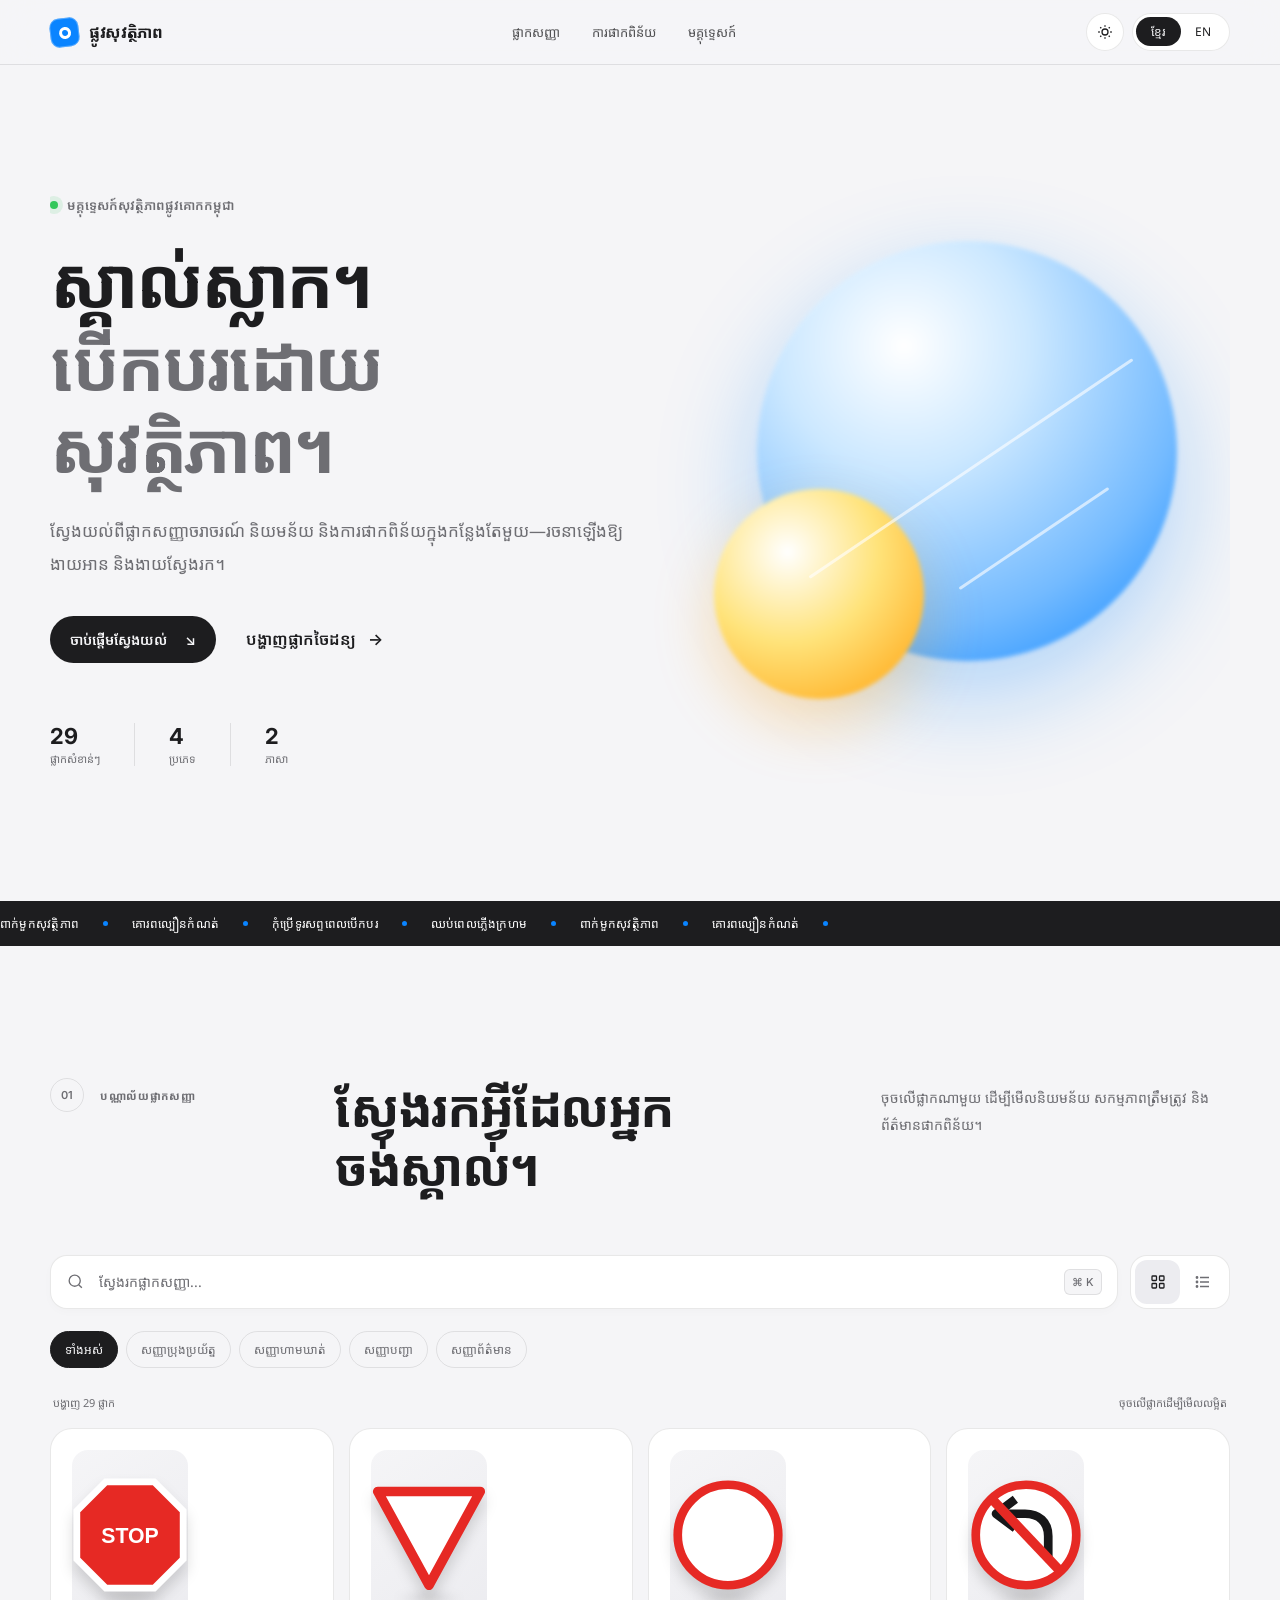
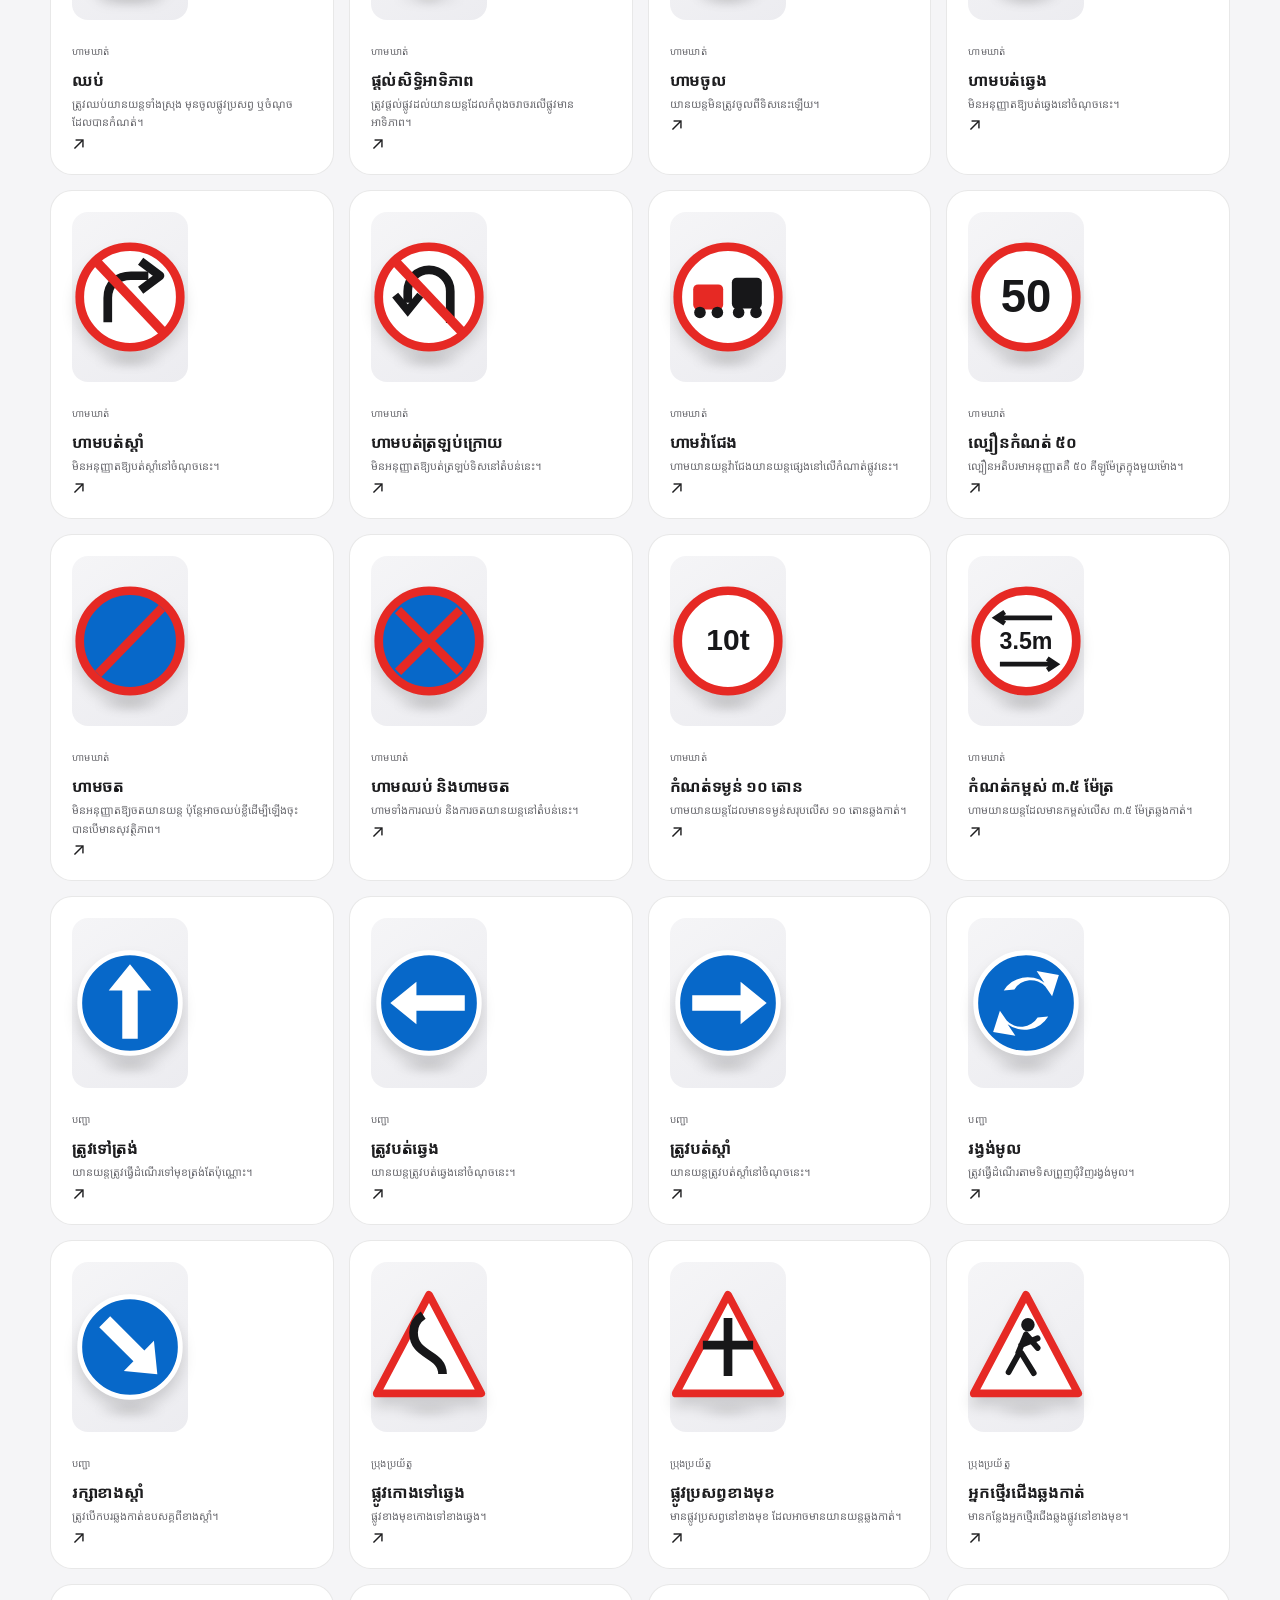
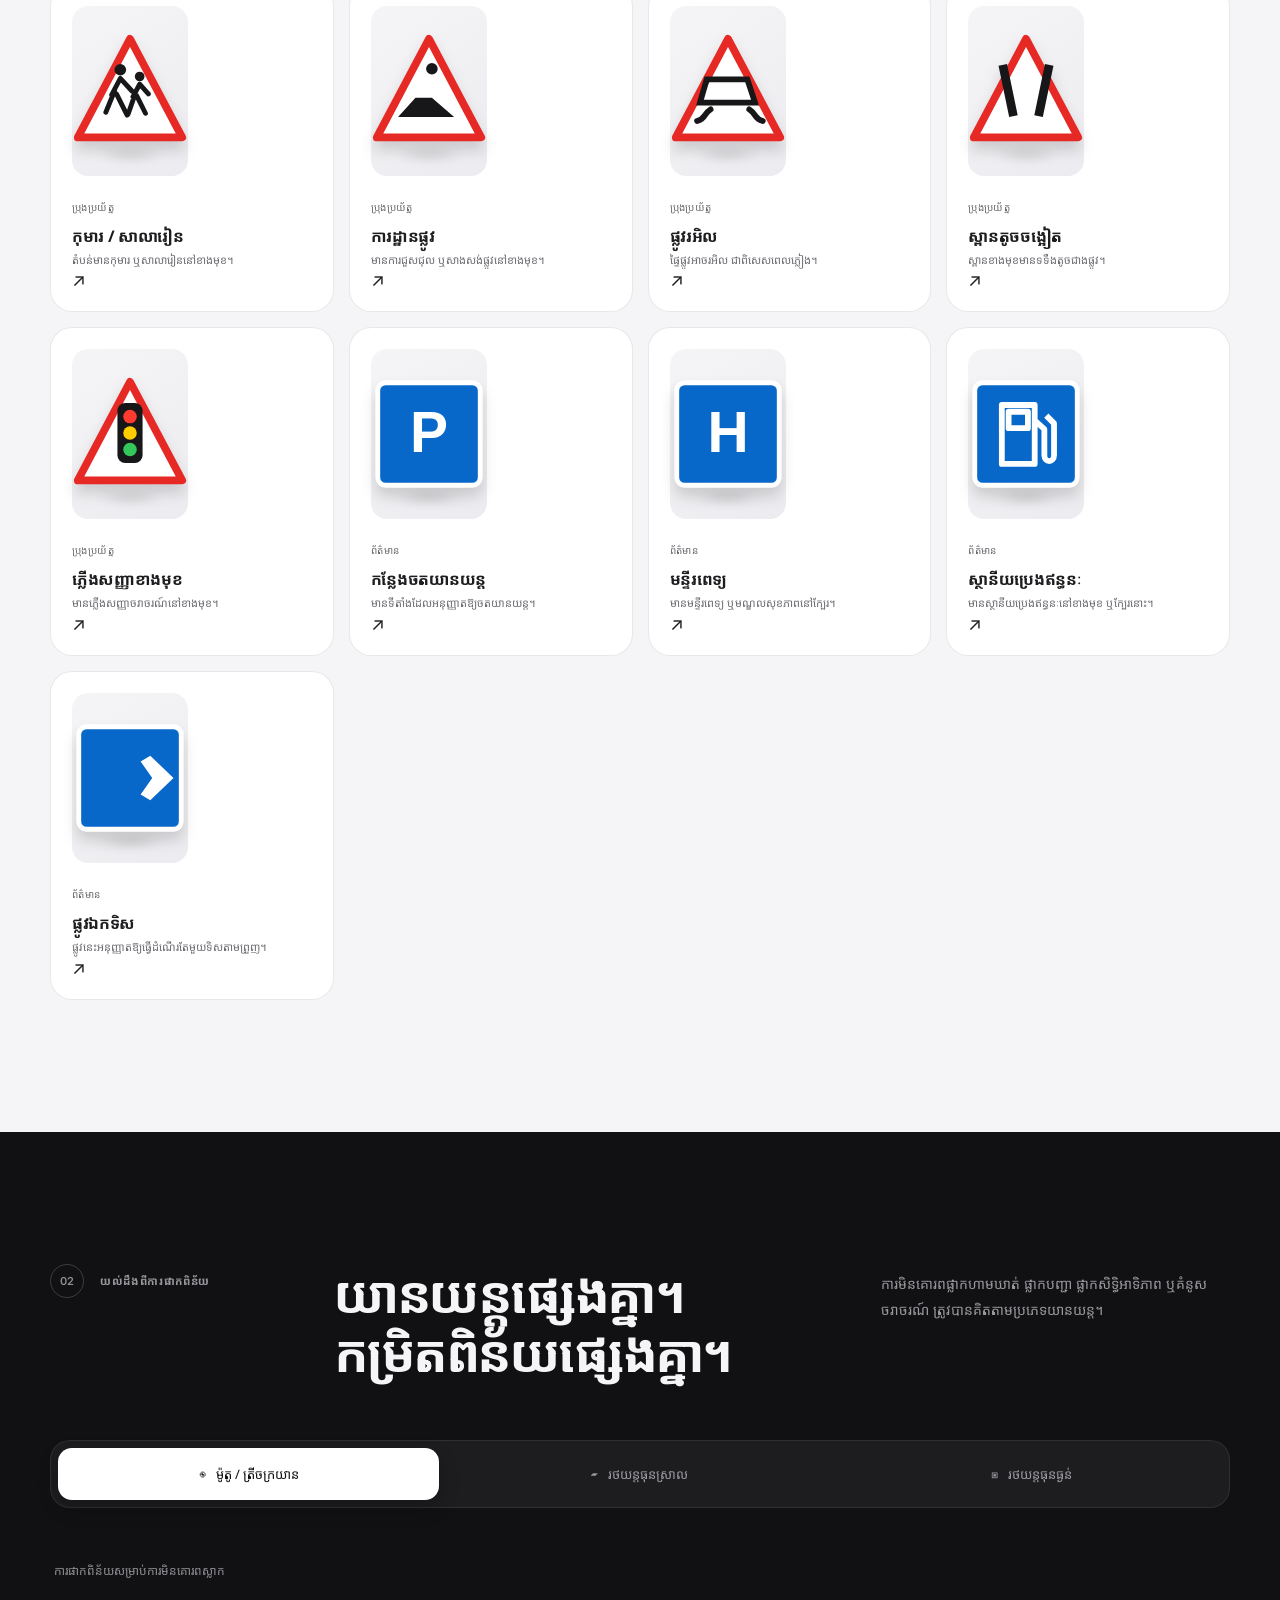
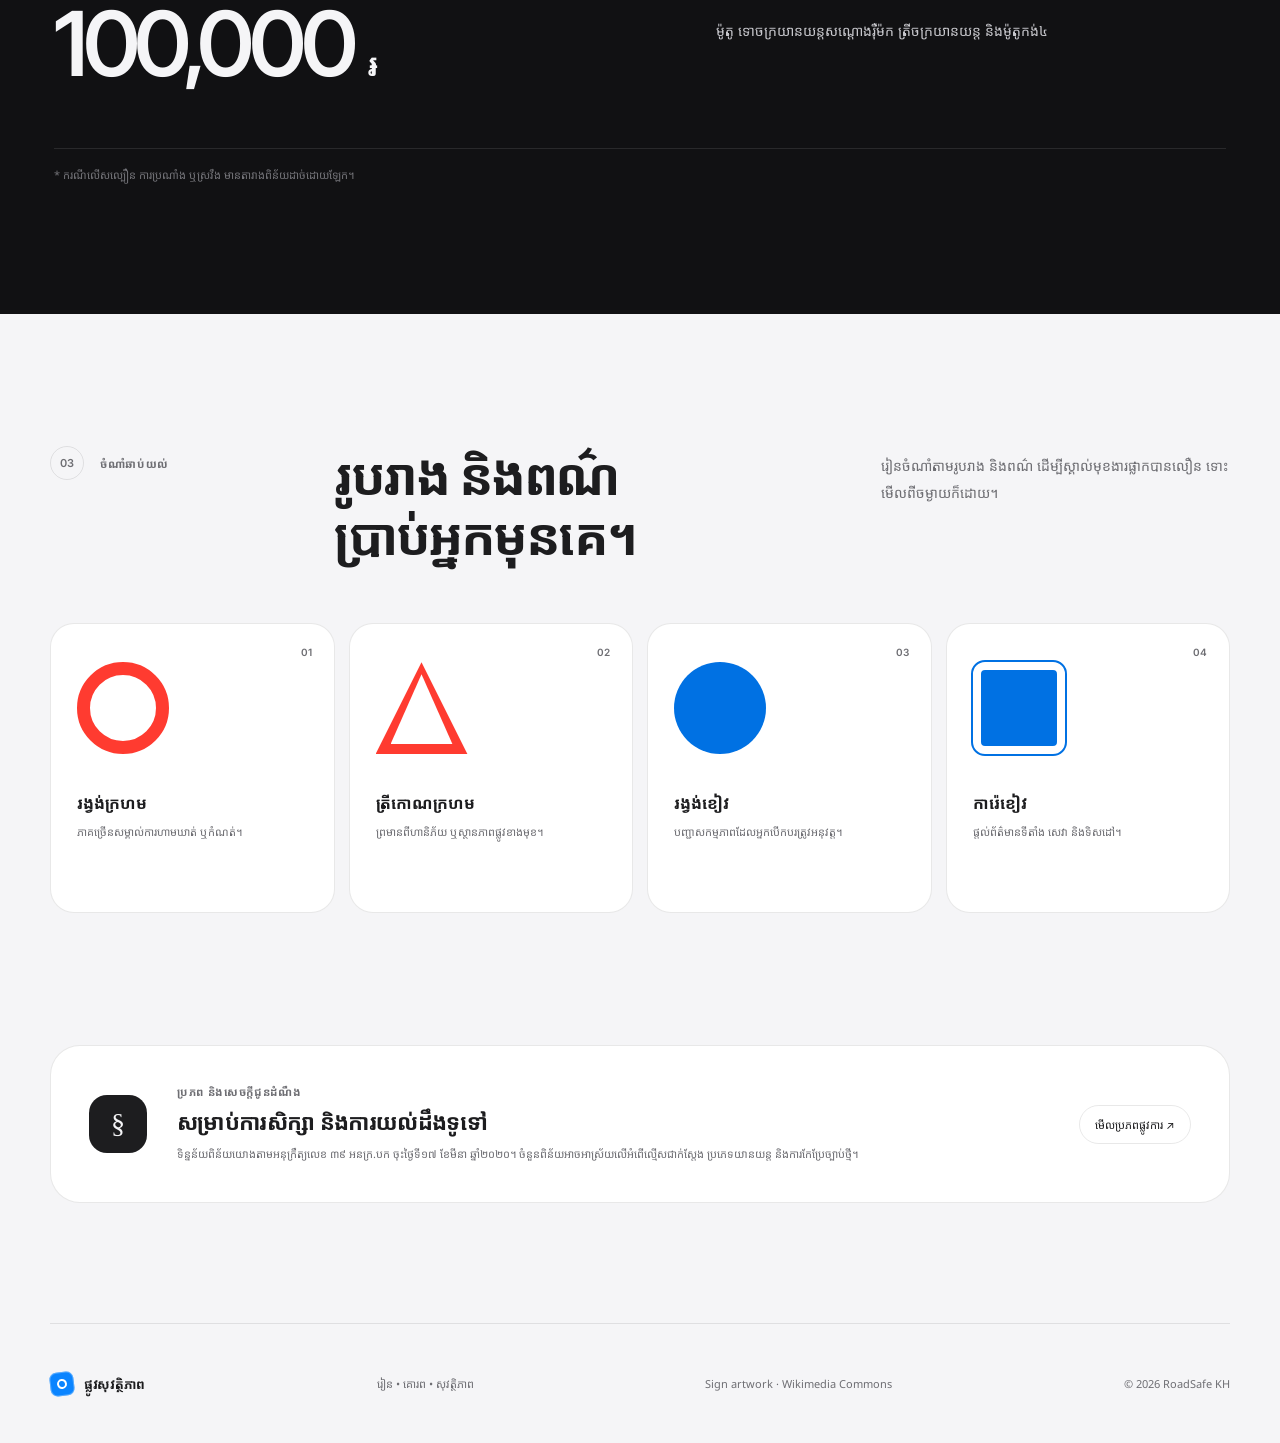
==== commit 80b6afe9: "Use official Cambodian road-sign images in index.html" ====
--- a/index.html
+++ b/index.html
@@ -52,9 +52,9 @@
       </div>
       <div class="hero-visual reveal" aria-hidden="true">
         <div class="orb orb-one"></div><div class="orb orb-two"></div>
-        <div class="hero-sign hero-sign-stop"><span>STOP</span></div>
-        <div class="hero-sign hero-sign-warning"><span>!</span></div>
-        <div class="hero-sign hero-sign-info"><span>↗</span></div>
+        <img class="hero-sign hero-sign-stop" src="https://upload.wikimedia.org/wikipedia/commons/thumb/1/1b/Cambodia_road_sign_R3-01.svg/250px-Cambodia_road_sign_R3-01.svg.png" alt="" referrerpolicy="no-referrer" />
+        <img class="hero-sign hero-sign-warning" src="https://upload.wikimedia.org/wikipedia/commons/thumb/f/f6/Cambodia_road_sign_W2-01.svg/250px-Cambodia_road_sign_W2-01.svg.png" alt="" referrerpolicy="no-referrer" />
+        <img class="hero-sign hero-sign-info" src="https://upload.wikimedia.org/wikipedia/commons/thumb/e/e0/Cambodia_road_sign_G4-39.svg/250px-Cambodia_road_sign_G4-39.svg.png" alt="" referrerpolicy="no-referrer" />
         <div class="road-line line-one"></div><div class="road-line line-two"></div>
       </div>
     </section>
@@ -148,6 +148,7 @@
   <footer class="footer shell">
     <a class="brand" href="#top"><span class="brand-mark"><span></span></span><span data-i18n="brand">ផ្លូវសុវត្ថិភាព</span></a>
     <p data-i18n="footerText">រៀន • គោរព • សុវត្ថិភាព</p>
+    <a class="art-credit" href="https://commons.wikimedia.org/wiki/Category:SVG_road_signs_in_Cambodia" target="_blank" rel="noopener">Sign artwork · Wikimedia Commons</a>
     <p>© <span id="year"></span> RoadSafe KH</p>
   </footer>
 
--- a/styles.css
+++ b/styles.css
@@ -11,3 +11,14 @@
 @media(max-width:960px){.hero{grid-template-columns:1fr;min-height:auto}.hero-visual{height:420px}.orb-one{width:340px;height:340px}.section-heading{grid-template-columns:1fr 1.4fr}.section-heading>p{grid-column:2}.sign-grid{grid-template-columns:repeat(3,1fr)}.shape-guide{grid-template-columns:1fr 1fr}.source-banner{grid-template-columns:58px 1fr}.source-banner>a{grid-column:2;justify-self:start}.nav-links{display:none}}
 @media(max-width:680px){:root{--shell:min(100% - 28px,1180px);--radius:22px}.nav{height:58px}.brand{font-size:12px}.icon-button{display:none}.lang-toggle span{min-width:38px;padding-inline:7px}.hero{padding-block:60px 50px}.hero h1{font-size:44px}.hero-copy>p{font-size:14px}.hero-actions{align-items:flex-start;flex-direction:column;gap:16px}.hero-stats{margin-top:42px;gap:15px}.hero-stats div{padding-right:15px}.hero-visual{height:330px;margin-top:15px}.orb-one{width:270px;height:270px;right:4%}.orb-two{width:140px;height:140px}.hero-sign-stop{width:125px}.hero-sign-stop span{font-size:22px}.hero-sign-warning{width:116px;height:102px}.hero-sign-warning span{font-size:40px;padding-top:22px}.hero-sign-info{width:80px;height:80px;border-width:6px}.hero-sign-info span{font-size:38px}.section{padding-block:88px}.section-heading{display:block;margin-bottom:38px}.section-heading>div{margin-bottom:24px}.section-heading h2{font-size:38px}.section-heading>p{margin-top:18px}.search-box kbd,.view-toggle{display:none}.filter-row{margin-right:-14px}.sign-grid{grid-template-columns:1fr 1fr;gap:10px}.sign-card{min-height:274px;padding:13px;border-radius:18px}.sign-art{height:145px}.sign-art svg{width:95px;height:95px}.sign-card h3{font-size:13px}.sign-card p{display:none}.sign-grid.list .sign-card{grid-template-columns:90px 1fr 18px}.sign-grid.list .sign-art{height:82px}.fine-selector{grid-template-columns:1fr}.fine-selector button{justify-content:flex-start}.fine-display{grid-template-columns:1fr;gap:18px}.fine-display strong{font-size:58px}.fine-note{grid-column:1}.shape-guide{grid-template-columns:1fr}.shape-card{min-height:230px}.mini-sign{margin-bottom:25px}.source-banner{margin-bottom:80px;padding:24px;display:block}.source-icon{margin-bottom:24px}.source-banner>a{display:inline-block;margin-top:20px}.footer{padding-block:30px;gap:18px;flex-direction:column;justify-content:center}.modal-inner{padding:24px}.modal-hero{grid-template-columns:1fr}.modal-art{height:190px}.modal-grid{grid-template-columns:1fr}.fine-row{grid-template-columns:1fr}.fine-row span{margin-top:8px}.fine-row strong{text-align:left;padding:9px 0;border-bottom:1px solid var(--line)}.modal-close{top:10px;right:10px}}
 @media(prefers-reduced-motion:reduce){*{scroll-behavior:auto!important;animation-duration:.001ms!important;animation-iteration-count:1!important;transition-duration:.001ms!important}.reveal{opacity:1;transform:none}}
+
+/* Official Cambodian road-sign artwork */
+.sign-art img{width:116px;height:116px;object-fit:contain;filter:drop-shadow(0 9px 7px rgba(0,0,0,.15));z-index:1}
+.official-sign{width:100%;height:100%;display:grid;place-items:center;position:relative;z-index:1}
+.svg-fallback{display:grid;place-items:center}.svg-fallback[hidden]{display:none}
+.sign-grid.list .sign-art img{width:76px;height:76px}
+.modal-art img{width:155px;height:155px;object-fit:contain;filter:drop-shadow(0 12px 9px rgba(0,0,0,.18))}
+.hero-sign.hero-sign-stop,.hero-sign.hero-sign-warning,.hero-sign.hero-sign-info{height:auto;aspect-ratio:auto;background:none;color:inherit;clip-path:none;border:0;border-radius:0;object-fit:contain}
+.hero-sign.hero-sign-stop:before,.hero-sign.hero-sign-warning:before,.hero-sign.hero-sign-warning:after{display:none}
+@media(max-width:680px){.sign-art img{width:95px;height:95px}}
+.art-credit{color:var(--muted);text-decoration:none}.art-credit:hover{color:var(--text)}
